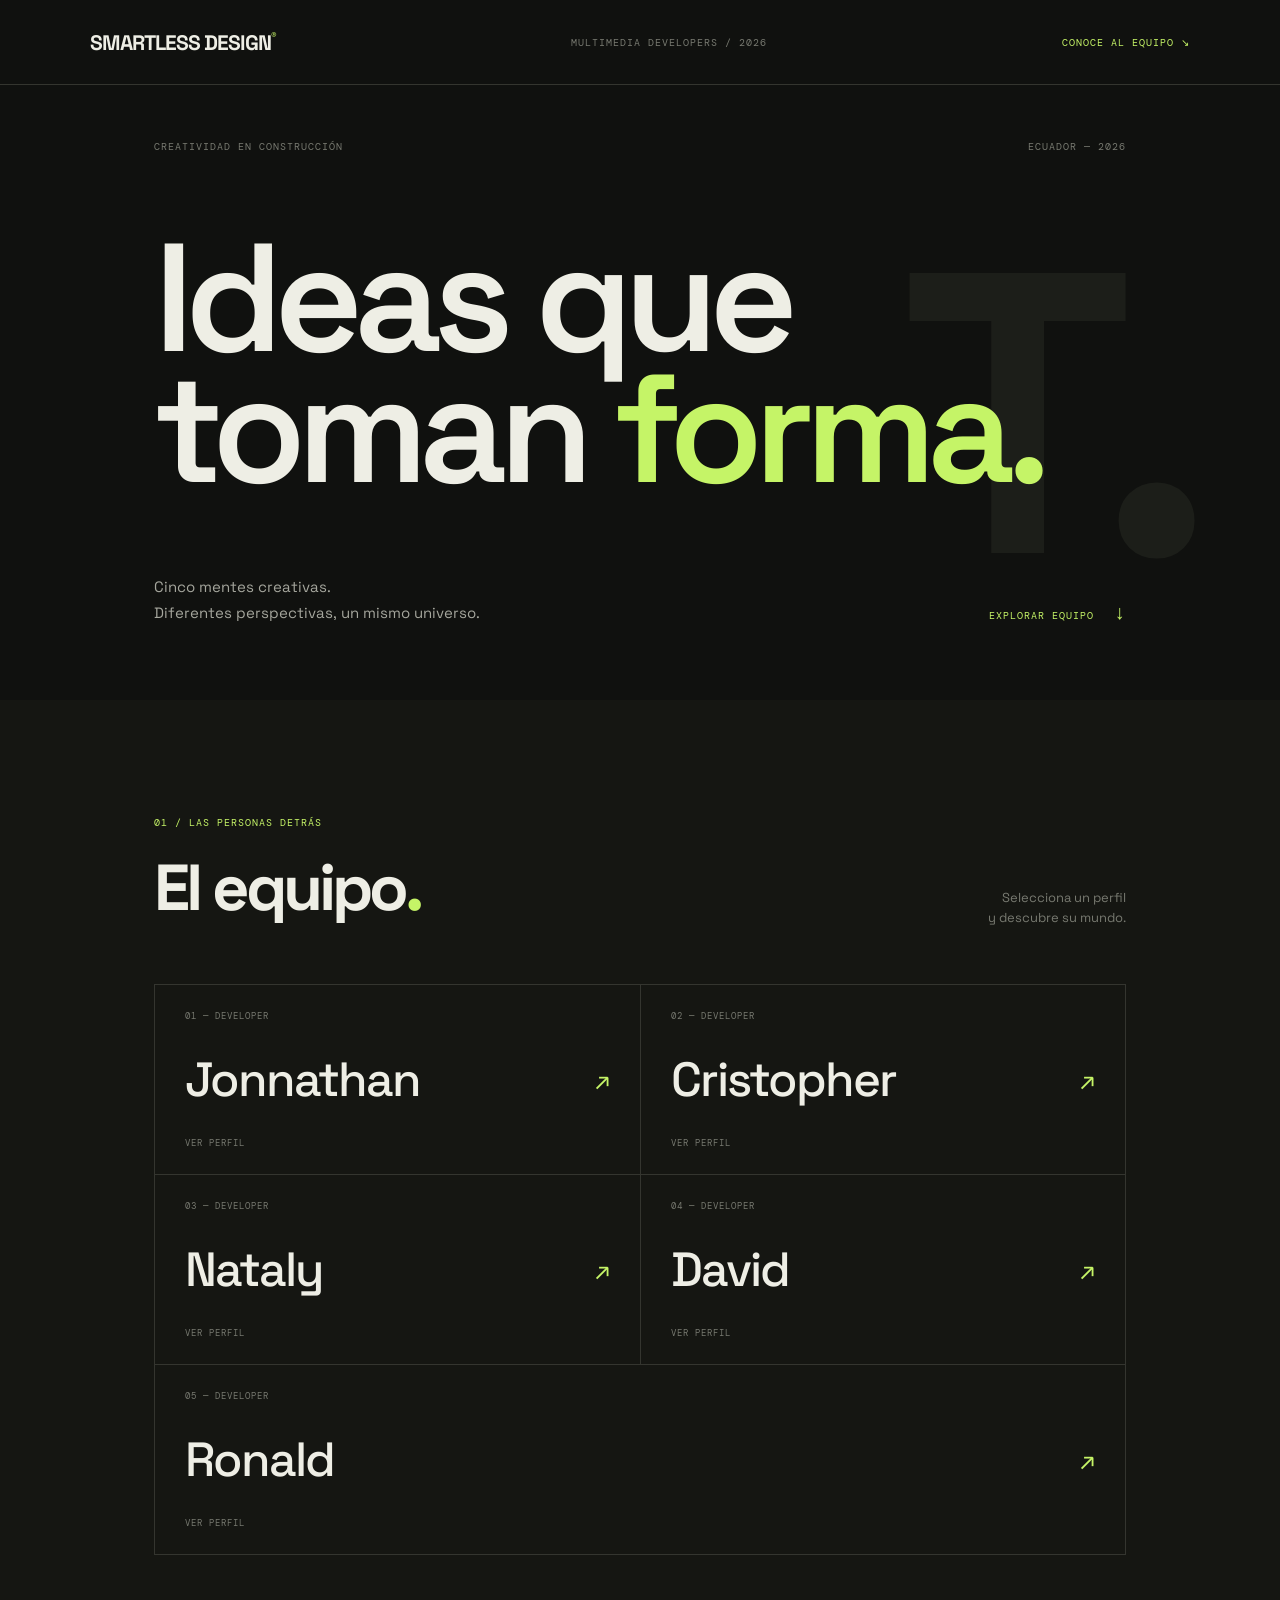
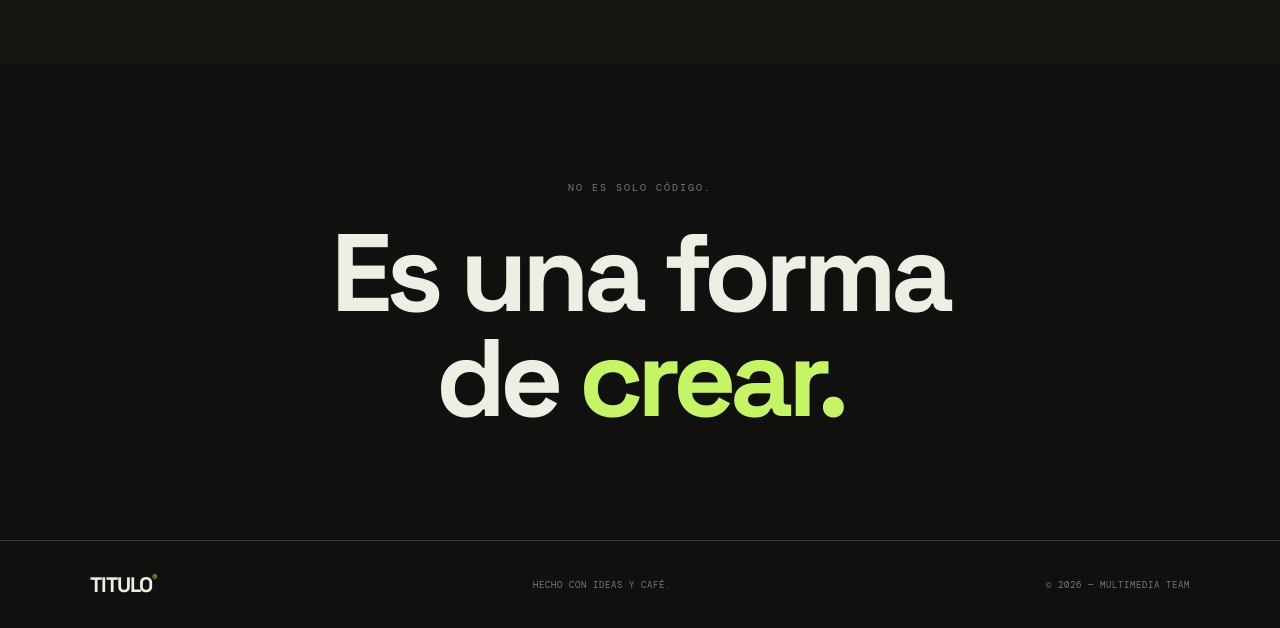
==== index.html @ c46959d6 "Update index.html" ====
<!DOCTYPE html>
<html lang="es">
<head>
    <meta charset="UTF-8">
    <meta name="viewport" content="width=device-width, initial-scale=1.0">
    <title>Smartless Design — Multimedia Developers</title>
    <link rel="stylesheet" href="style.css">
    <link rel="preconnect" href="https://fonts.googleapis.com">
    <link rel="preconnect" href="https://fonts.gstatic.com" crossorigin>
    <link href="https://fonts.googleapis.com/css2?family=DM+Mono:wght@400;500&family=Space+Grotesk:wght@400;500;600;700&display=swap" rel="stylesheet">
</head>
<body>

    <header class="navbar">
        <a href="#" class="logo">SMARTLESS DESIGN<span>®</span></a>
        <span class="nav-label">MULTIMEDIA DEVELOPERS / 2026</span>
        <a href="#team" class="nav-link">CONOCE AL EQUIPO ↘</a>
    </header>

    <main>

        <section class="hero">
            <div class="hero-top">
                <span>CREATIVIDAD EN CONSTRUCCIÓN</span>
                <span>ECUADOR — 2026</span>
            </div>

            <h1>
                Ideas que<br>
                toman <span>forma.</span>
            </h1>

            <div class="hero-bottom">
                <p>
                    Cinco mentes creativas.<br>
                    Diferentes perspectivas, un mismo universo.
                </p>
                <a href="#team" class="explore">
                    EXPLORAR EQUIPO <span>↓</span>
                </a>
            </div>

            <div class="hero-decoration">T.</div>
        </section>

        <section class="team" id="team">

            <div class="section-heading">
                <div>
                    <span class="eyebrow">01 / LAS PERSONAS DETRÁS</span>
                    <h2>El equipo<span>.</span></h2>
                </div>
                <p>Selecciona un perfil<br>y descubre su mundo.</p>
            </div>

            <div class="team-grid">

                <a href="jonna/index.html" class="member">
                    <span class="member-number">01 — DEVELOPER</span>
                    <div class="member-content">
                        <h3>Jonnathan</h3>
                        <span class="member-arrow">↗</span>
                    </div>
                    <span class="member-footer">VER PERFIL</span>
                </a>

                <a href="cris/index.html" class="member">
                    <span class="member-number">02 — DEVELOPER</span>
                    <div class="member-content">
                        <h3>Cristopher</h3>
                        <span class="member-arrow">↗</span>
                    </div>
                    <span class="member-footer">VER PERFIL</span>
                </a>

                <a href="nata/index.html" class="member">
                    <span class="member-number">03 — DEVELOPER</span>
                    <div class="member-content">
                        <h3>Nataly</h3>
                        <span class="member-arrow">↗</span>
                    </div>
                    <span class="member-footer">VER PERFIL</span>
                </a>

                <a href="david/index.html" class="member">
                    <span class="member-number">04 — DEVELOPER</span>
                    <div class="member-content">
                        <h3>David</h3>
                        <span class="member-arrow">↗</span>
                    </div>
                    <span class="member-footer">VER PERFIL</span>
                </a>

                <a href="ronald/index.html" class="member">
                    <span class="member-number">05 — DEVELOPER</span>
                    <div class="member-content">
                        <h3>Ronald</h3>
                        <span class="member-arrow">↗</span>
                    </div>
                    <span class="member-footer">VER PERFIL</span>
                </a>

            </div>
        </section>

        <section class="closing">
            <span>NO ES SOLO CÓDIGO.</span>
            <h2>Es una forma<br>de <span>crear.</span></h2>
        </section>

    </main>

    <footer>
        <a href="#" class="logo">TITULO<span>®</span></a>
        <span>HECHO CON IDEAS Y CAFÉ.</span>
        <span>© 2026 — MULTIMEDIA TEAM</span>
    </footer>

    <script src="script.js"></script>
</body>
</html>
---- style.css ----
:root {
    --black: #10110f;
    --white: #eeeee5;
    --lime: #c5f467;
    --gray: #777970;
    --line: #34352f;
}

* {
    margin: 0;
    padding: 0;
    box-sizing: border-box;
}

html {
    scroll-behavior: smooth;
}

body {
    background: var(--black);
    color: var(--white);
    font-family: 'Space Grotesk', sans-serif;
}

/* NAVBAR */

.navbar {
    height: 85px;
    padding: 0 7%;
    display: flex;
    align-items: center;
    justify-content: space-between;
    border-bottom: 1px solid var(--line);
}

.logo {
    color: var(--white);
    text-decoration: none;
    font-size: 21px;
    font-weight: 700;
    letter-spacing: -1px;
}

.logo span {
    color: var(--lime);
    font-size: 11px;
    vertical-align: top;
}

.nav-label,
.nav-link,
.eyebrow,
.member-number,
.member-footer,
.hero-top,
.hero-bottom a,
footer > span {
    font-family: 'DM Mono', monospace;
    font-size: 10px;
    letter-spacing: 1px;
}

.nav-label {
    color: var(--gray);
}

.nav-link {
    text-decoration: none;
    color: var(--lime);
    transition: opacity .3s;
}

.nav-link:hover {
    opacity: .6;
}

/* HERO */

.hero {
    min-height: 610px;
    padding: 55px 12% 75px;
    position: relative;
    overflow: hidden;
    display: flex;
    flex-direction: column;
    justify-content: space-between;
}

.hero-top {
    display: flex;
    justify-content: space-between;
    color: var(--gray);
}

.hero h1 {
    font-size: clamp(75px, 12vw, 155px);
    line-height: .85;
    letter-spacing: -9px;
    font-weight: 600;
    margin: 80px 0;
    z-index: 1;
}

.hero h1 span,
.closing h2 span {
    color: var(--lime);
}

.hero-bottom {
    display: flex;
    justify-content: space-between;
    align-items: end;
    z-index: 1;
}

.hero-bottom p {
    color: #a5a69d;
    font-size: 15px;
    line-height: 1.7;
}

.explore {
    color: var(--lime);
    text-decoration: none;
    font-size: 11px;
}

.explore span {
    font-size: 20px;
    margin-left: 12px;
}

.hero-decoration {
    position: absolute;
    right: 5%;
    top: 12%;
    color: #1c1e19;
    font-size: 400px;
    font-weight: 700;
    pointer-events: none;
}

/* TEAM */

.team {
    padding: 110px 12%;
    background: #151612;
}

.section-heading {
    display: flex;
    justify-content: space-between;
    align-items: end;
    margin-bottom: 55px;
}

.eyebrow {
    color: var(--lime);
}

.section-heading h2 {
    font-size: 65px;
    letter-spacing: -4px;
    margin-top: 15px;
}

.section-heading h2 span {
    color: var(--lime);
}

.section-heading p {
    color: var(--gray);
    font-size: 13px;
    line-height: 1.6;
    text-align: right;
}

/* MEMBER CARDS */

.team-grid {
    display: grid;
    grid-template-columns: repeat(2, 1fr);
    border-top: 1px solid var(--line);
    border-left: 1px solid var(--line);
}

.member {
    min-height: 190px;
    padding: 25px 30px;
    border-right: 1px solid var(--line);
    border-bottom: 1px solid var(--line);
    text-decoration: none;
    color: var(--white);
    display: flex;
    flex-direction: column;
    justify-content: space-between;
    transition: background .35s, padding .35s;
}

.member:last-child {
    grid-column: span 2;
}

.member-number,
.member-footer {
    color: var(--gray);
    font-size: 9px;
}

.member-content {
    display: flex;
    align-items: center;
    justify-content: space-between;
}

.member h3 {
    font-size: clamp(30px, 4vw, 48px);
    font-weight: 500;
    letter-spacing: -2px;
    transition: color .3s;
}

.member-arrow {
    font-size: 25px;
    color: var(--lime);
    transition: transform .3s;
}

.member:hover {
    background: #20231b;
    padding-left: 38px;
}

.member:hover h3 {
    color: var(--lime);
}

.member:hover .member-arrow {
    transform: translate(5px, -5px);
}

/* CLOSING */

.closing {
    padding: 110px 12%;
    text-align: center;
}

.closing > span {
    color: var(--gray);
    font-family: 'DM Mono', monospace;
    font-size: 10px;
    letter-spacing: 2px;
}

.closing h2 {
    margin-top: 25px;
    font-size: clamp(60px, 9vw, 110px);
    letter-spacing: -6px;
    line-height: .95;
}

/* FOOTER */

footer {
    padding: 30px 7%;
    border-top: 1px solid var(--line);
    display: flex;
    justify-content: space-between;
    align-items: center;
}

footer > span {
    color: var(--gray);
    font-size: 9px;
}

/* ANIMATIONS */

.reveal {
    opacity: 0;
    transform: translateY(25px);
    transition: opacity .7s ease, transform .7s ease;
}

.reveal.visible {
    opacity: 1;
    transform: translateY(0);
}

/* RESPONSIVE */

@media (max-width: 700px) {

    .navbar {
        height: 70px;
        padding: 0 6%;
    }

    .nav-label {
        display: none;
    }

    .hero {
        min-height: 540px;
        padding: 45px 7%;
    }

    .hero h1 {
        font-size: clamp(65px, 16vw, 105px);
        letter-spacing: -5px;
    }

    .hero-decoration {
        font-size: 250px;
        top: 20%;
    }

    .hero-bottom {
        align-items: start;
        gap: 25px;
        flex-direction: column;
    }

    .team {
        padding: 80px 7%;
    }

    .section-heading h2 {
        font-size: 50px;
    }

    .team-grid {
        grid-template-columns: 1fr;
    }

    .member:last-child {
        grid-column: auto;
    }

    .member {
        min-height: 165px;
    }

    .closing {
        padding: 90px 5%;
    }

    .closing h2 {
        letter-spacing: -3px;
    }

    footer {
        padding: 25px 6%;
        flex-wrap: wrap;
        gap: 20px;
    }

    footer > span {
        font-size: 8px;
    }
}
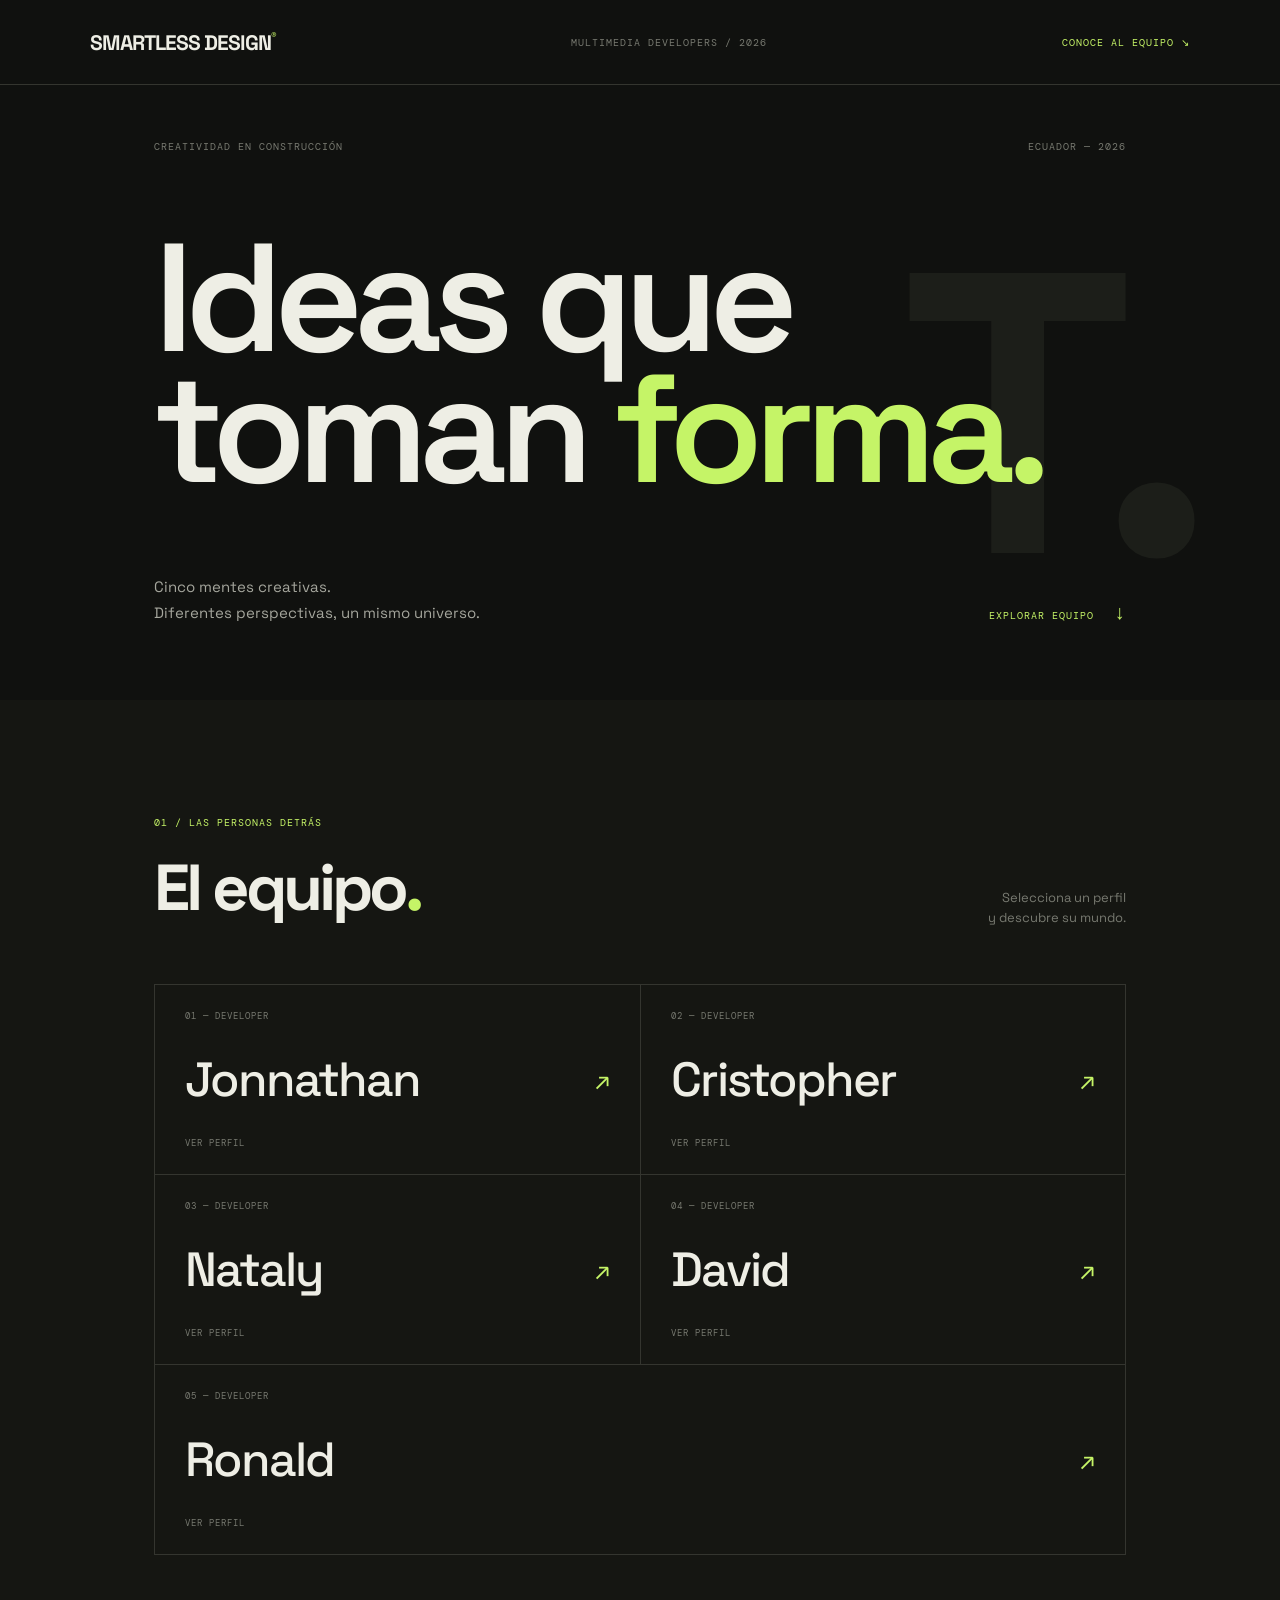
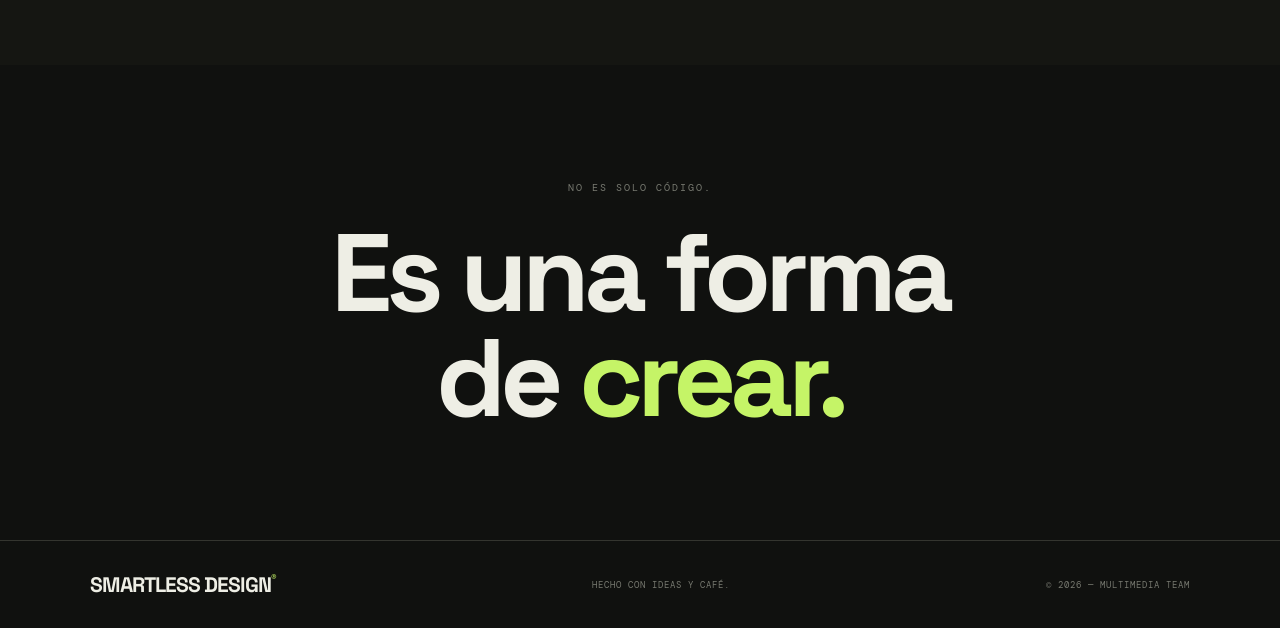
==== commit 30073f84: "Update index.html" ====
--- a/index.html
+++ b/index.html
@@ -112,7 +112,7 @@
     </main>
 
     <footer>
-        <a href="#" class="logo">TITULO<span>®</span></a>
+        <a href="#" class="logo">SMARTLESS DESIGN<span>®</span></a>
         <span>HECHO CON IDEAS Y CAFÉ.</span>
         <span>© 2026 — MULTIMEDIA TEAM</span>
     </footer>
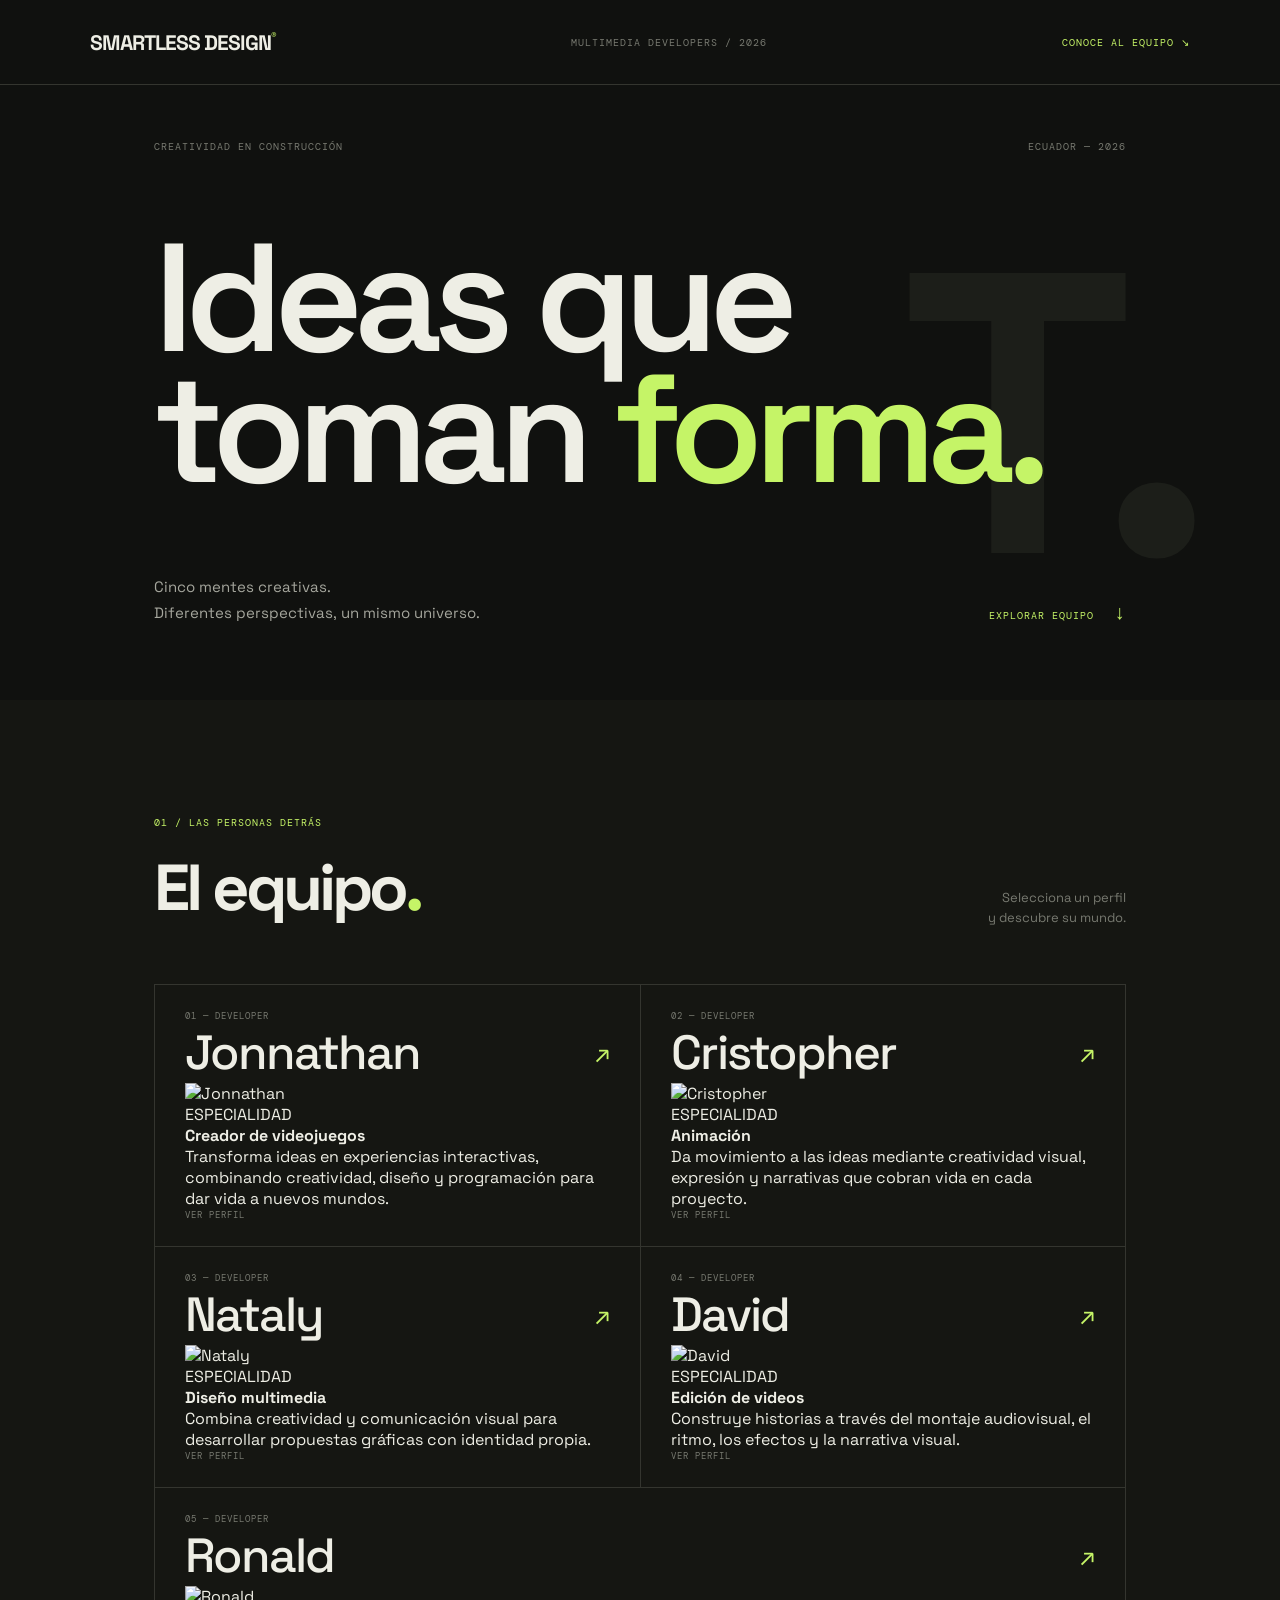
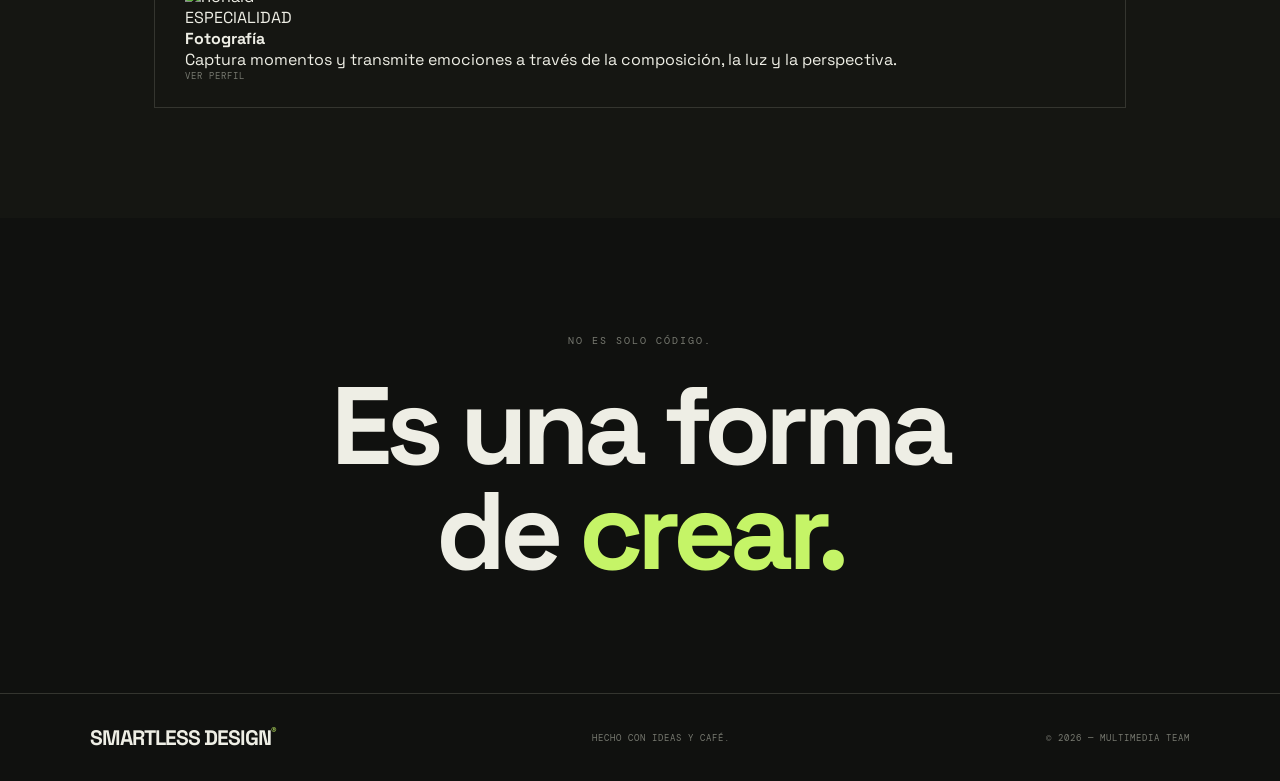
==== commit f0f41149: "Update index.html" ====
--- a/index.html
+++ b/index.html
@@ -56,48 +56,113 @@
 
             <div class="team-grid">
 
+                <!-- JONNATHAN -->
+
                 <a href="jonna/index.html" class="member">
                     <span class="member-number">01 — DEVELOPER</span>
+
                     <div class="member-content">
                         <h3>Jonnathan</h3>
                         <span class="member-arrow">↗</span>
                     </div>
+
+                    <div class="member-details">
+                        <img src="assets/jonnathan.jpg" alt="Jonnathan">
+                        <div>
+                            <span class="specialty-label">ESPECIALIDAD</span>
+                            <h4>Creador de videojuegos</h4>
+                            <p>Transforma ideas en experiencias interactivas, combinando creatividad, diseño y programación para dar vida a nuevos mundos.</p>
+                        </div>
+                    </div>
+
                     <span class="member-footer">VER PERFIL</span>
                 </a>
 
+                <!-- CRISTOPHER -->
+
                 <a href="cris/index.html" class="member">
                     <span class="member-number">02 — DEVELOPER</span>
+
                     <div class="member-content">
                         <h3>Cristopher</h3>
                         <span class="member-arrow">↗</span>
                     </div>
+
+                    <div class="member-details">
+                        <img src="assets/cristopher.jpg" alt="Cristopher">
+                        <div>
+                            <span class="specialty-label">ESPECIALIDAD</span>
+                            <h4>Animación</h4>
+                            <p>Da movimiento a las ideas mediante creatividad visual, expresión y narrativas que cobran vida en cada proyecto.</p>
+                        </div>
+                    </div>
+
                     <span class="member-footer">VER PERFIL</span>
                 </a>
 
+                <!-- NATALY -->
+
                 <a href="nata/index.html" class="member">
                     <span class="member-number">03 — DEVELOPER</span>
+
                     <div class="member-content">
                         <h3>Nataly</h3>
                         <span class="member-arrow">↗</span>
                     </div>
+
+                    <div class="member-details">
+                        <img src="assets/nataly.jpg" alt="Nataly">
+                        <div>
+                            <span class="specialty-label">ESPECIALIDAD</span>
+                            <h4>Diseño multimedia</h4>
+                            <p>Combina creatividad y comunicación visual para desarrollar propuestas gráficas con identidad propia.</p>
+                        </div>
+                    </div>
+
                     <span class="member-footer">VER PERFIL</span>
                 </a>
 
+                <!-- DAVID -->
+
                 <a href="david/index.html" class="member">
                     <span class="member-number">04 — DEVELOPER</span>
+
                     <div class="member-content">
                         <h3>David</h3>
                         <span class="member-arrow">↗</span>
                     </div>
+
+                    <div class="member-details">
+                        <img src="assets/david.jpg" alt="David">
+                        <div>
+                            <span class="specialty-label">ESPECIALIDAD</span>
+                            <h4>Edición de videos</h4>
+                            <p>Construye historias a través del montaje audiovisual, el ritmo, los efectos y la narrativa visual.</p>
+                        </div>
+                    </div>
+
                     <span class="member-footer">VER PERFIL</span>
                 </a>
 
+                <!-- RONALD -->
+
                 <a href="ronald/index.html" class="member">
                     <span class="member-number">05 — DEVELOPER</span>
+
                     <div class="member-content">
                         <h3>Ronald</h3>
                         <span class="member-arrow">↗</span>
                     </div>
+
+                    <div class="member-details">
+                        <img src="assets/ronald.jpg" alt="Ronald">
+                        <div>
+                            <span class="specialty-label">ESPECIALIDAD</span>
+                            <h4>Fotografía</h4>
+                            <p>Captura momentos y transmite emociones a través de la composición, la luz y la perspectiva.</p>
+                        </div>
+                    </div>
+
                     <span class="member-footer">VER PERFIL</span>
                 </a>
 
@@ -120,4 +185,3 @@
     <script src="script.js"></script>
 </body>
 </html>
-
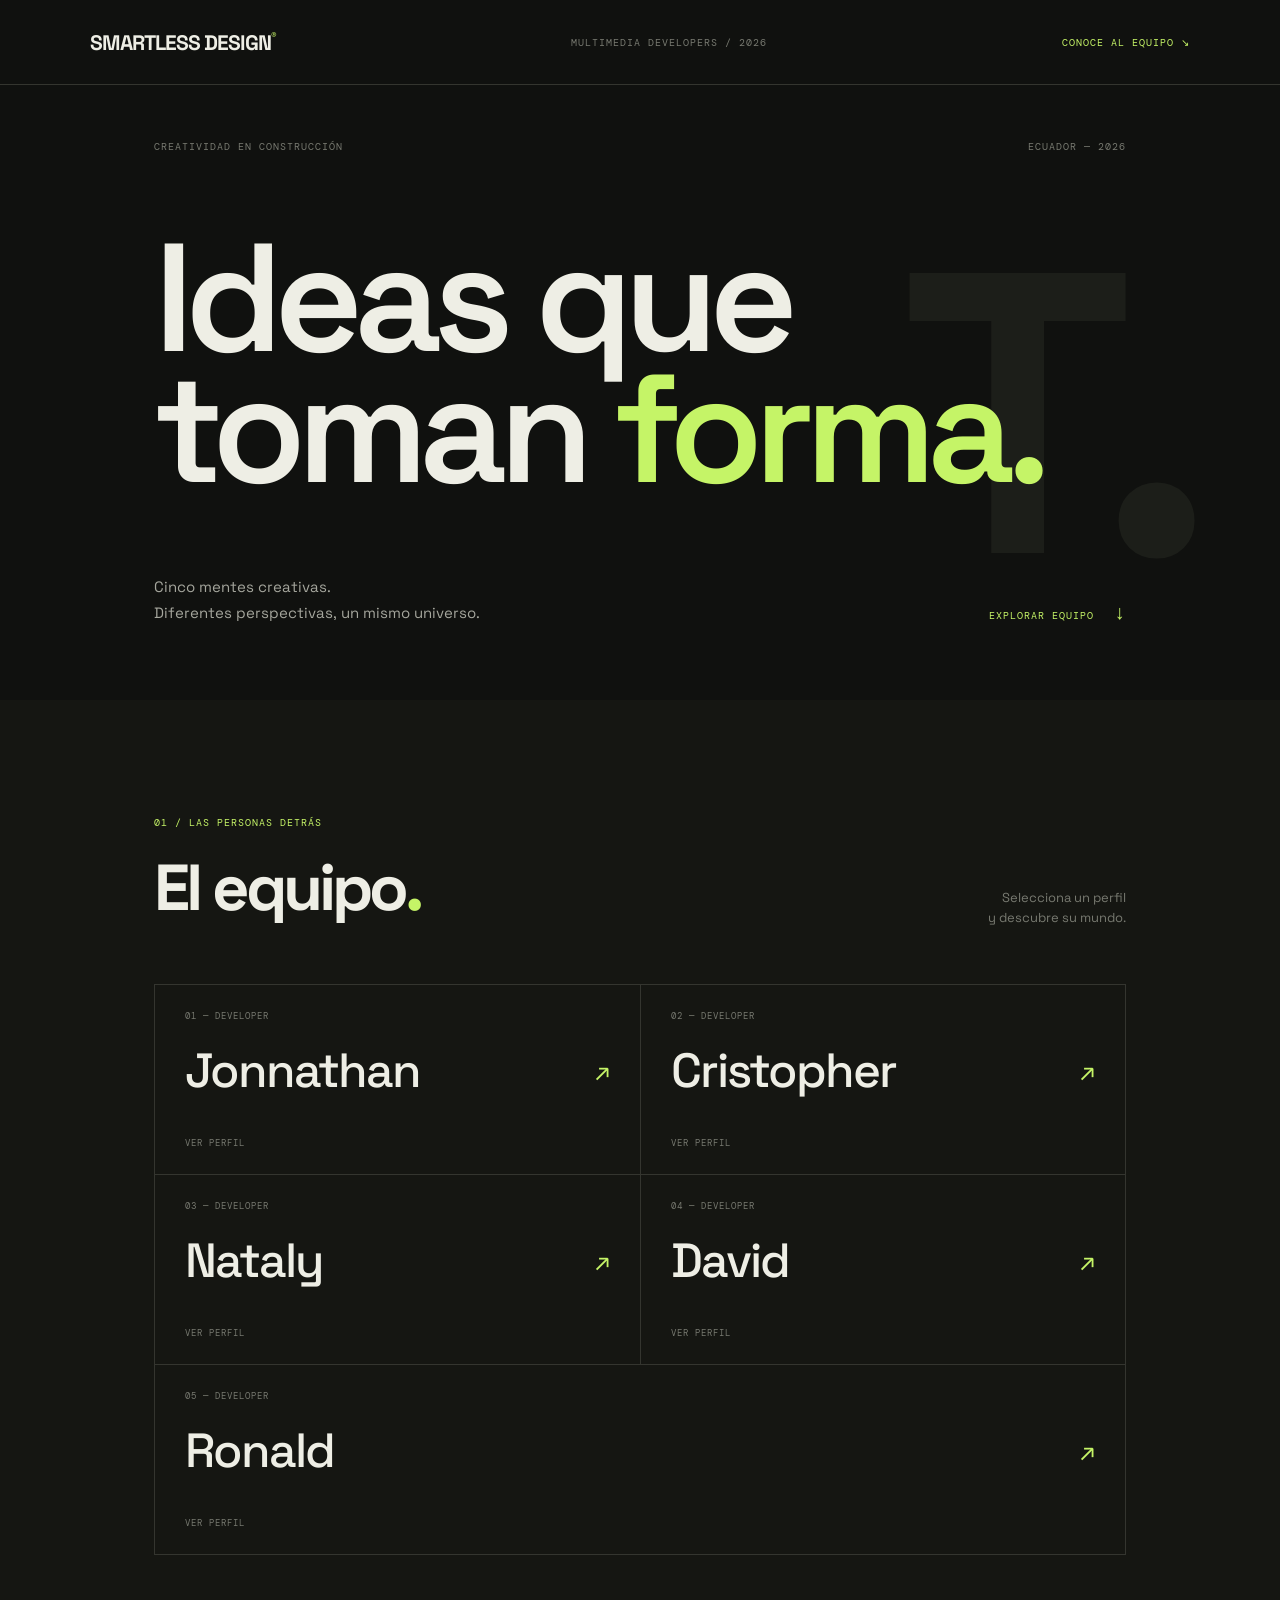
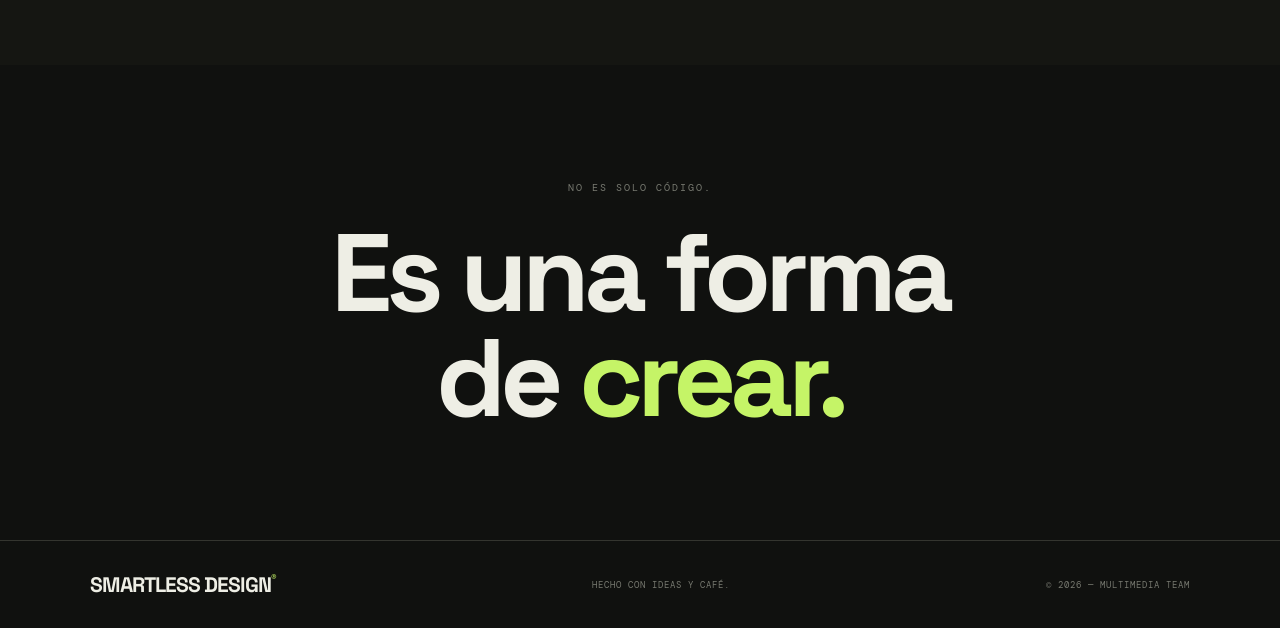
==== commit 4bec1d9d: "Update index.html" ====
--- a/index.html
+++ b/index.html
@@ -1,4 +1,3 @@
-
 <!DOCTYPE html>
 <html lang="es">
 <head>
@@ -67,7 +66,7 @@
                     </div>
 
                     <div class="member-details">
-                        <img src="assets/jonnathan.jpg" alt="Jonnathan">
+                        <img src="assets/jonnathan.jpeg" alt="Jonnathan">
                         <div>
                             <span class="specialty-label">ESPECIALIDAD</span>
                             <h4>Creador de videojuegos</h4>
@@ -89,7 +88,7 @@
                     </div>
 
                     <div class="member-details">
-                        <img src="assets/cristopher.jpg" alt="Cristopher">
+                        <img src="assets/cristopher.jpeg" alt="Cristopher">
                         <div>
                             <span class="specialty-label">ESPECIALIDAD</span>
                             <h4>Animación</h4>
@@ -111,7 +110,7 @@
                     </div>
 
                     <div class="member-details">
-                        <img src="assets/nataly.jpg" alt="Nataly">
+                        <img src="assets/nataly.jpeg" alt="Nataly">
                         <div>
                             <span class="specialty-label">ESPECIALIDAD</span>
                             <h4>Diseño multimedia</h4>
@@ -133,7 +132,7 @@
                     </div>
 
                     <div class="member-details">
-                        <img src="assets/david.jpg" alt="David">
+                        <img src="assets/david.jpeg" alt="David">
                         <div>
                             <span class="specialty-label">ESPECIALIDAD</span>
                             <h4>Edición de videos</h4>
@@ -155,7 +154,7 @@
                     </div>
 
                     <div class="member-details">
-                        <img src="assets/ronald.jpg" alt="Ronald">
+                        <img src="assets/ronald.jpeg" alt="Ronald">
                         <div>
                             <span class="specialty-label">ESPECIALIDAD</span>
                             <h4>Fotografía</h4>
--- a/style.css
+++ b/style.css
@@ -196,6 +196,10 @@
     flex-direction: column;
     justify-content: space-between;
     transition: background .35s, padding .35s;
+
+    /* NUEVOS ESTILOS */
+    overflow: hidden;
+    position: relative;
 }
 
 .member:last-child {
@@ -240,6 +244,69 @@
     transform: translate(5px, -5px);
 }
 
+/* MENU DESPLEGABLE DE ESPECIALIDADES */
+
+.member-details {
+    display: grid;
+    grid-template-columns: 110px 1fr;
+    align-items: center;
+    gap: 20px;
+
+    max-height: 0;
+    opacity: 0;
+    overflow: hidden;
+
+    transform: translateY(15px);
+
+    transition:
+        max-height .5s ease,
+        opacity .4s ease,
+        transform .5s ease,
+        margin .5s ease;
+}
+
+.member-details img {
+    width: 110px;
+    height: 110px;
+    object-fit: cover;
+    filter: grayscale(100%);
+    transition: filter .4s ease;
+}
+
+.member:hover .member-details,
+.member:focus-visible .member-details,
+.member.active .member-details {
+    max-height: 200px;
+    opacity: 1;
+    transform: translateY(0);
+    margin: 20px 0;
+}
+
+.member:hover .member-details img,
+.member.active .member-details img {
+    filter: grayscale(0%);
+}
+
+.specialty-label {
+    color: var(--lime);
+    font-family: 'DM Mono', monospace;
+    font-size: 9px;
+    letter-spacing: 2px;
+}
+
+.member-details h4 {
+    font-size: 20px;
+    font-weight: 500;
+    margin: 7px 0;
+}
+
+.member-details p {
+    color: #a5a69d;
+    font-size: 11px;
+    line-height: 1.6;
+    max-width: 350px;
+}
+
 /* CLOSING */
 
 .closing {
@@ -343,6 +410,30 @@
         min-height: 165px;
     }
 
+    .member-details {
+        grid-template-columns: 85px 1fr;
+        gap: 15px;
+    }
+
+    .member-details img {
+        width: 85px;
+        height: 85px;
+    }
+
+    .member-details h4 {
+        font-size: 17px;
+    }
+
+    .member-details p {
+        font-size: 10px;
+    }
+
+    .member:hover .member-details,
+    .member:focus-visible .member-details,
+    .member.active .member-details {
+        max-height: 250px;
+    }
+
     .closing {
         padding: 90px 5%;
     }
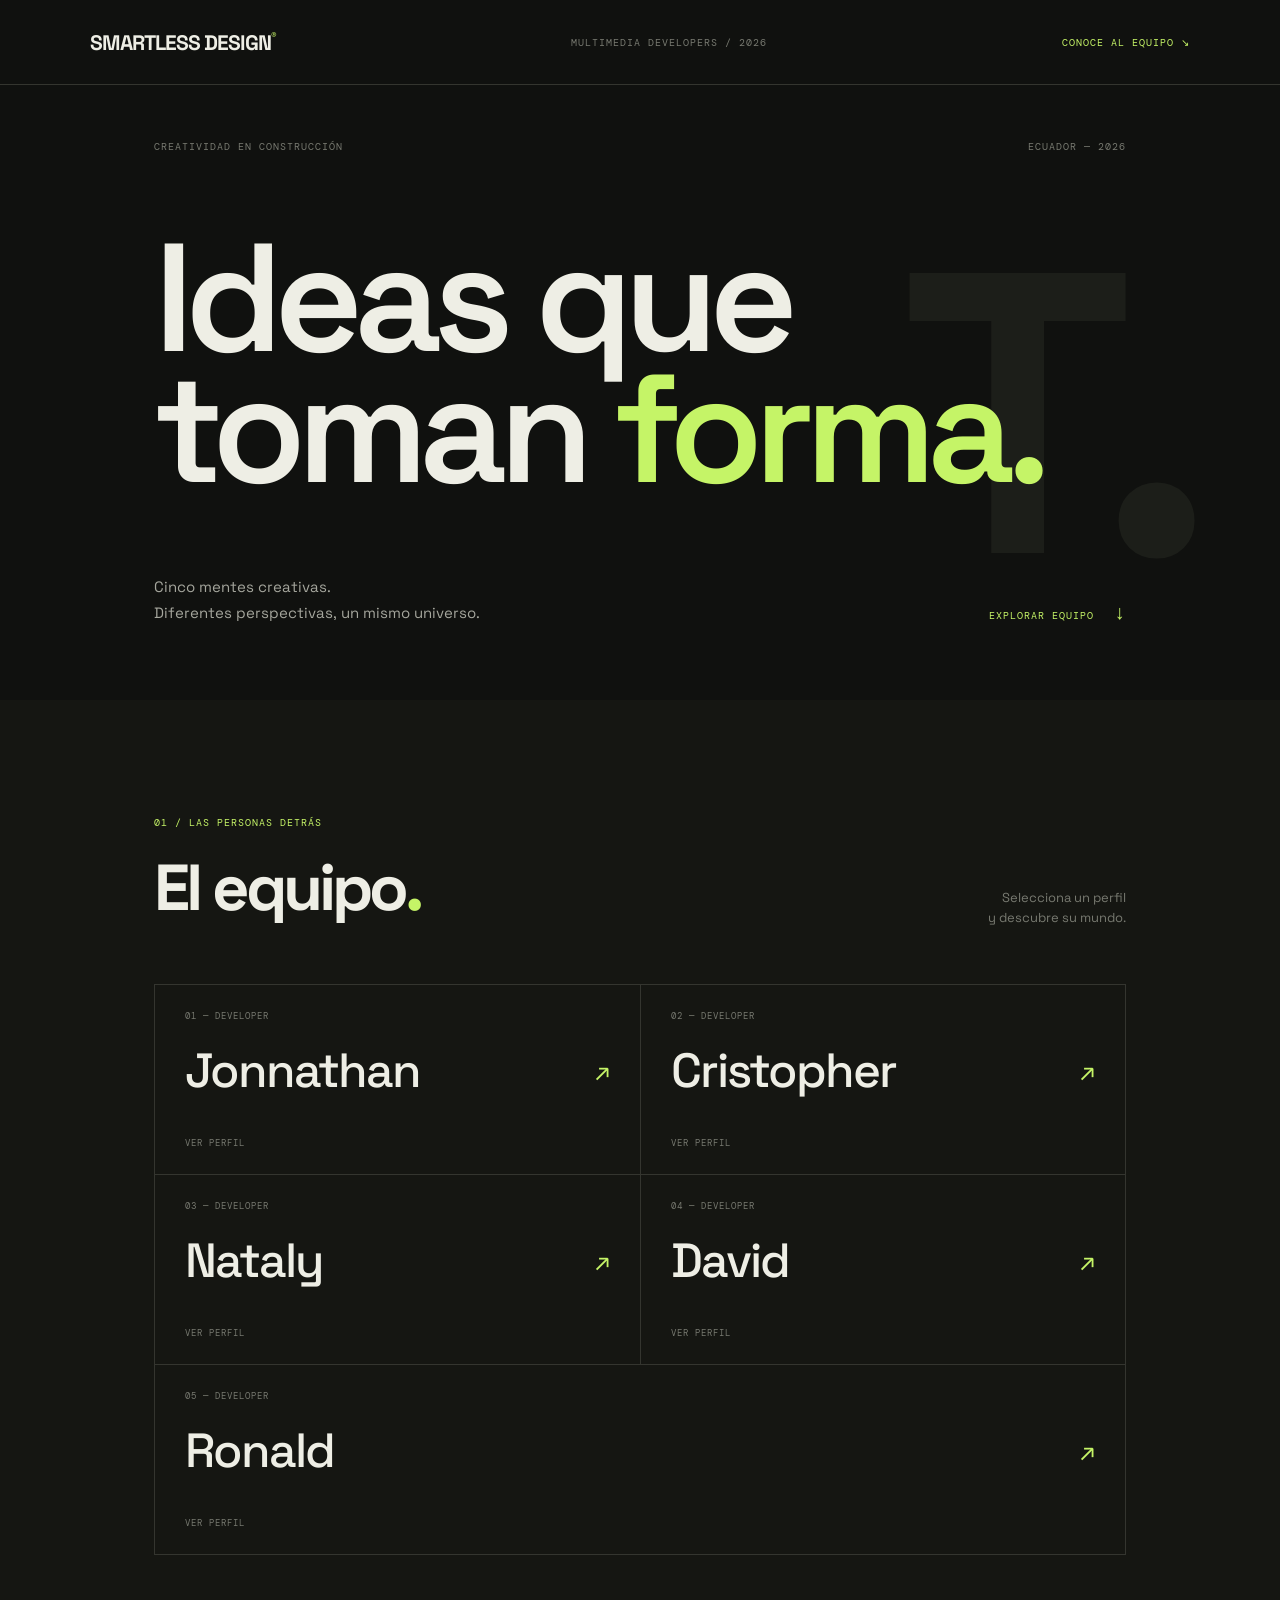
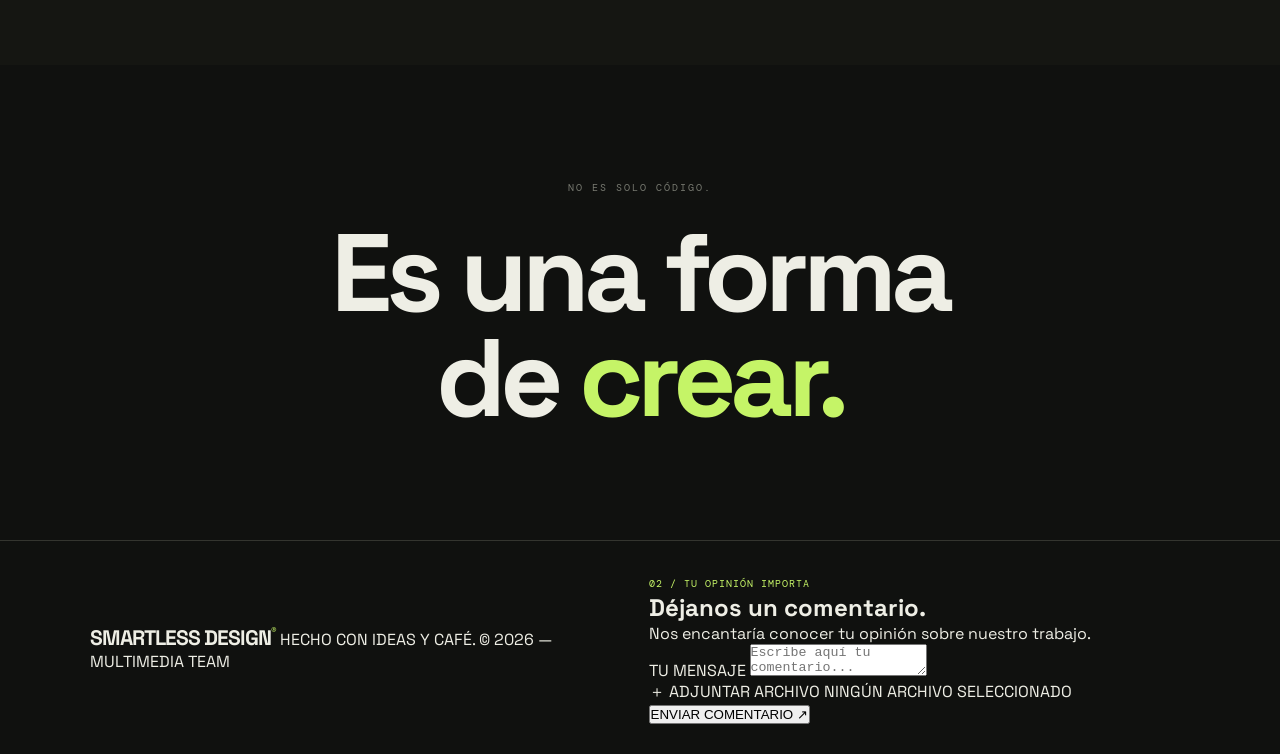
==== commit 1528672a: "Update index.html" ====
--- a/index.html
+++ b/index.html
@@ -175,11 +175,62 @@
 
     </main>
 
-    <footer>
+
+<footer>
+
+    <div class="footer-top">
         <a href="#" class="logo">SMARTLESS DESIGN<span>®</span></a>
         <span>HECHO CON IDEAS Y CAFÉ.</span>
         <span>© 2026 — MULTIMEDIA TEAM</span>
-    </footer>
+    </div>
+
+    <div class="footer-feedback">
+
+        <div class="feedback-heading">
+            <span class="eyebrow">02 / TU OPINIÓN IMPORTA</span>
+            <h2>Déjanos un <span>comentario.</span></h2>
+            <p>Nos encantaría conocer tu opinión sobre nuestro trabajo.</p>
+        </div>
+
+        <form class="feedback-form" id="feedbackForm">
+
+            <label for="comment">TU MENSAJE</label>
+
+            <textarea
+                id="comment"
+                name="comment"
+                placeholder="Escribe aquí tu comentario..."
+                required
+            ></textarea>
+
+            <div class="feedback-bottom">
+
+                <label for="fileUpload" class="upload-button">
+                    <span>＋</span> ADJUNTAR ARCHIVO
+                </label>
+
+                <input
+                    type="file"
+                    id="fileUpload"
+                    name="attachment"
+                    accept="image/*,.pdf"
+                    hidden
+                >
+
+                <span id="fileName">NINGÚN ARCHIVO SELECCIONADO</span>
+
+                <button type="submit" class="send-button">
+                    ENVIAR COMENTARIO ↗
+                </button>
+
+            </div>
+
+        </form>
+
+    </div>
+
+</footer>
+
 
     <script src="script.js"></script>
 </body>
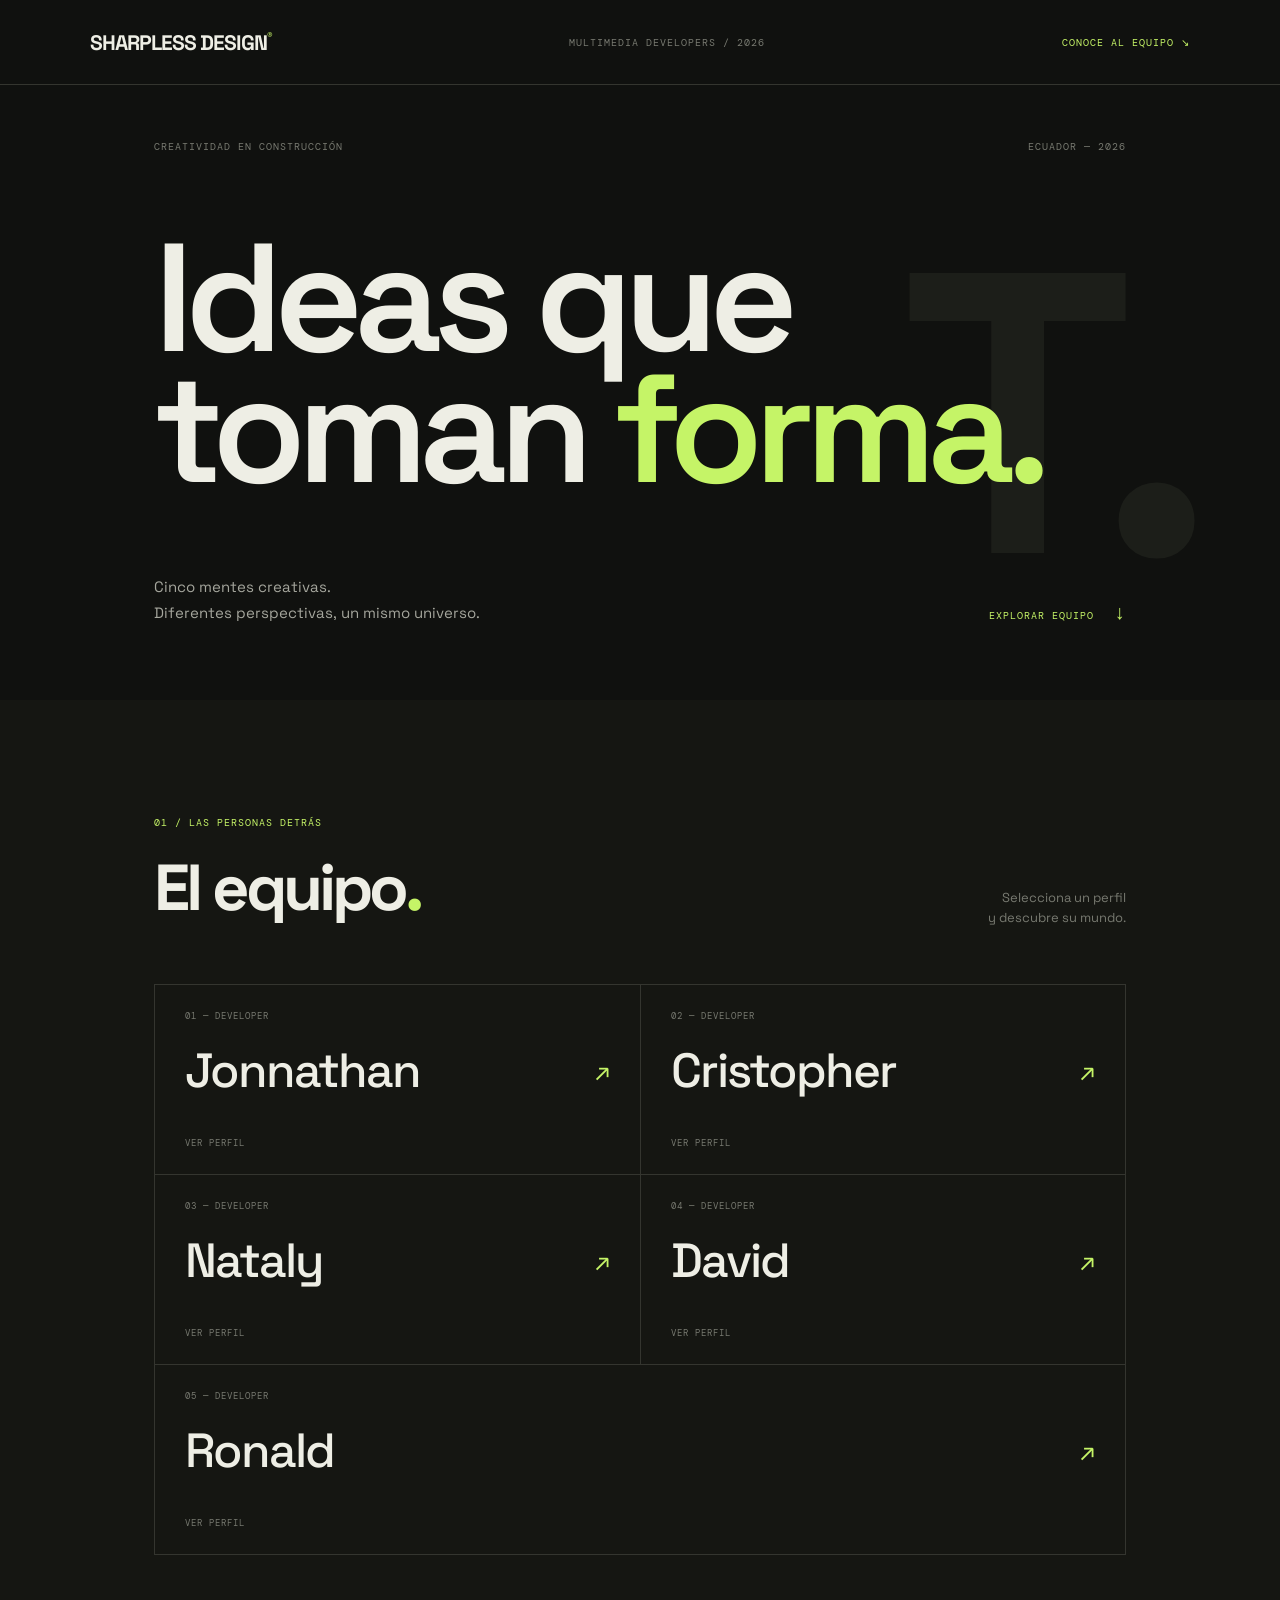
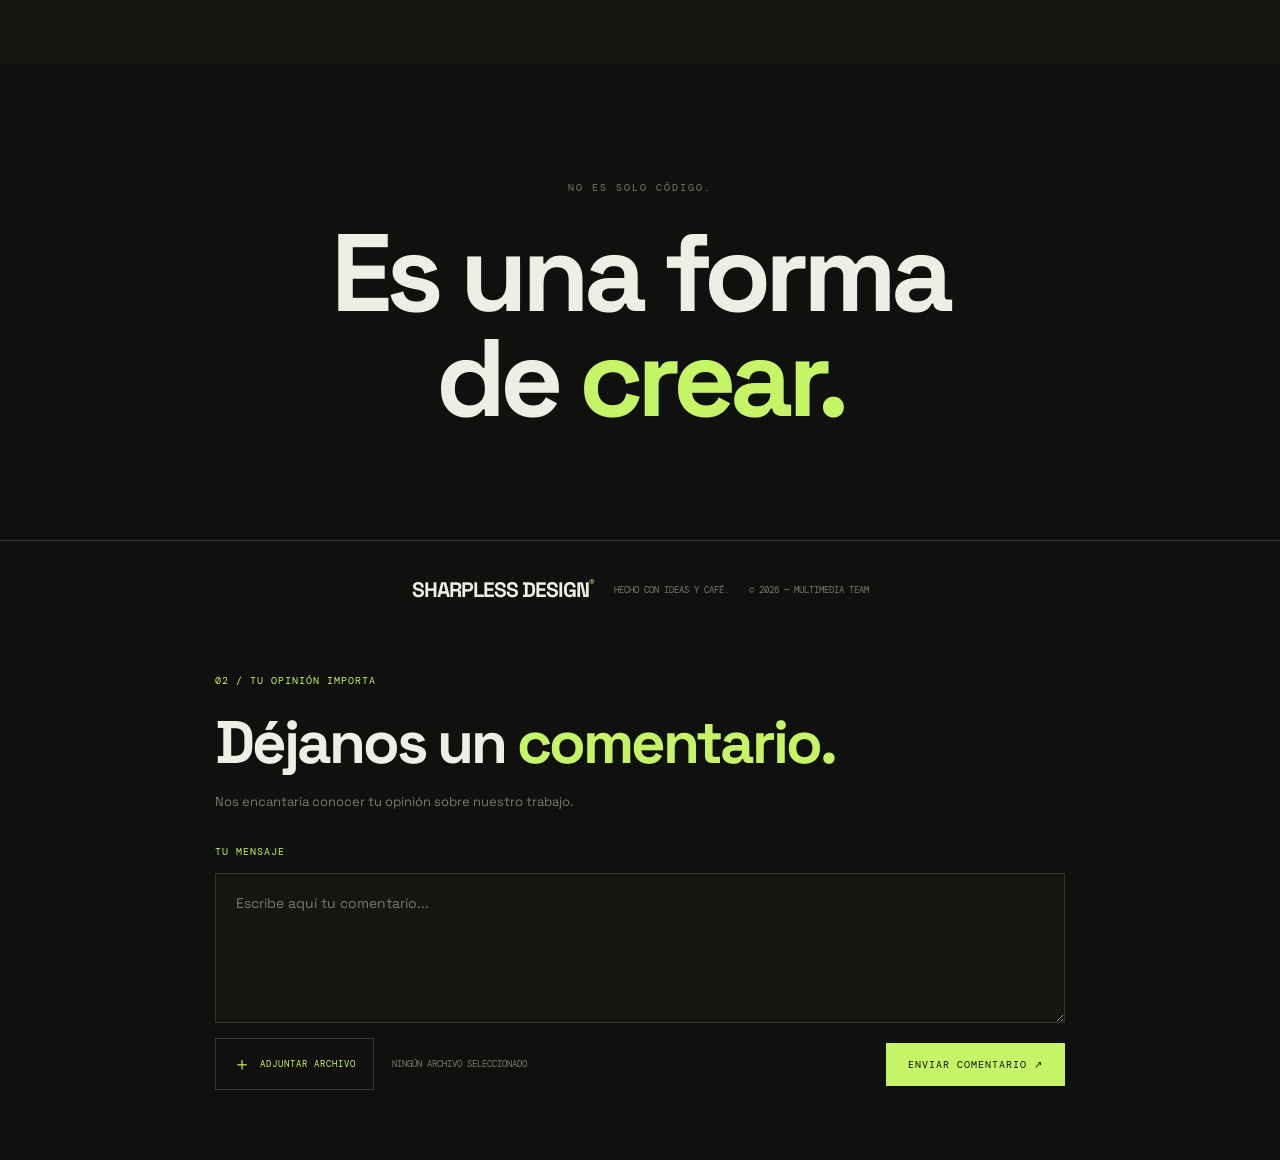
==== commit 73d0cbb0: "Update index.html" ====
--- a/index.html
+++ b/index.html
@@ -3,7 +3,7 @@
 <head>
     <meta charset="UTF-8">
     <meta name="viewport" content="width=device-width, initial-scale=1.0">
-    <title>Smartless Design — Multimedia Developers</title>
+    <title>Sharpless Design — Multimedia Developers</title>
     <link rel="stylesheet" href="style.css">
     <link rel="preconnect" href="https://fonts.googleapis.com">
     <link rel="preconnect" href="https://fonts.gstatic.com" crossorigin>
@@ -12,7 +12,7 @@
 <body>
 
     <header class="navbar">
-        <a href="#" class="logo">SMARTLESS DESIGN<span>®</span></a>
+        <a href="#" class="logo">SHARPLESS DESIGN<span>®</span></a>
         <span class="nav-label">MULTIMEDIA DEVELOPERS / 2026</span>
         <a href="#team" class="nav-link">CONOCE AL EQUIPO ↘</a>
     </header>
@@ -179,7 +179,7 @@
 <footer>
 
     <div class="footer-top">
-        <a href="#" class="logo">SMARTLESS DESIGN<span>®</span></a>
+        <a href="#" class="logo">SHARPLESS DESIGN<span>®</span></a>
         <span>HECHO CON IDEAS Y CAFÉ.</span>
         <span>© 2026 — MULTIMEDIA TEAM</span>
     </div>
--- a/style.css
+++ b/style.css
@@ -452,3 +452,183 @@
         font-size: 8px;
     }
 }
+
+/* FOOTER ACTUALIZADO */
+
+footer {
+    padding: 35px 7%;
+    border-top: 1px solid var(--line);
+    display: flex;
+    flex-direction: column;
+    gap: 65px;
+}
+
+.footer-top {
+    display: flex;
+    justify-content: space-between;
+    align-items: center;
+    gap: 20px;
+}
+
+.footer-top > span {
+    color: var(--gray);
+    font-family: 'DM Mono', monospace;
+    font-size: 9px;
+}
+
+/* SECCION DE COMENTARIOS */
+
+.footer-feedback {
+    max-width: 850px;
+    width: 100%;
+    margin: 0 auto;
+    padding-bottom: 35px;
+}
+
+.feedback-heading {
+    margin-bottom: 35px;
+}
+
+.feedback-heading h2 {
+    font-size: clamp(35px, 5vw, 60px);
+    letter-spacing: -3px;
+    margin-top: 15px;
+}
+
+.feedback-heading h2 span {
+    color: var(--lime);
+}
+
+.feedback-heading p {
+    color: var(--gray);
+    font-size: 13px;
+    margin-top: 12px;
+}
+
+.feedback-form {
+    display: flex;
+    flex-direction: column;
+    gap: 15px;
+}
+
+.feedback-form > label {
+    font-family: 'DM Mono', monospace;
+    font-size: 10px;
+    letter-spacing: 1px;
+    color: var(--lime);
+}
+
+.feedback-form textarea {
+    width: 100%;
+    min-height: 150px;
+    resize: vertical;
+    padding: 20px;
+    background: #151612;
+    border: 1px solid var(--line);
+    outline: none;
+    color: var(--white);
+    font-family: 'Space Grotesk', sans-serif;
+    font-size: 14px;
+    transition: border .3s;
+}
+
+.feedback-form textarea:focus {
+    border-color: var(--lime);
+}
+
+.feedback-form textarea::placeholder {
+    color: #777970;
+}
+
+.feedback-bottom {
+    display: flex;
+    align-items: center;
+    flex-wrap: wrap;
+    gap: 18px;
+}
+
+.upload-button {
+    display: inline-flex;
+    align-items: center;
+    gap: 8px;
+    color: var(--lime);
+    border: 1px solid var(--line);
+    padding: 13px 17px;
+    font-family: 'DM Mono', monospace;
+    font-size: 9px;
+    letter-spacing: 1px;
+    cursor: pointer;
+    transition: background .3s, border .3s;
+}
+
+.upload-button span {
+    font-size: 18px;
+}
+
+.upload-button:hover {
+    background: #20231b;
+    border-color: var(--lime);
+}
+
+#fileName {
+    color: var(--gray);
+    font-family: 'DM Mono', monospace;
+    font-size: 9px;
+    flex: 1;
+    min-width: 120px;
+    overflow-wrap: anywhere;
+}
+
+.send-button {
+    background: var(--lime);
+    color: var(--black);
+    border: none;
+    padding: 15px 22px;
+    font-family: 'DM Mono', monospace;
+    font-size: 10px;
+    letter-spacing: 1px;
+    cursor: pointer;
+    transition: background .3s, transform .3s;
+}
+
+.send-button:hover {
+    background: var(--white);
+    transform: translateY(-3px);
+}
+
+/* RESPONSIVE FOOTER */
+
+@media (max-width: 700px) {
+
+    footer {
+        padding: 30px 6%;
+        gap: 45px;
+    }
+
+    .footer-top {
+        flex-direction: column;
+        align-items: flex-start;
+        gap: 18px;
+    }
+
+    .footer-feedback {
+        padding-bottom: 15px;
+    }
+
+    .feedback-heading h2 {
+        letter-spacing: -2px;
+    }
+
+    .feedback-bottom {
+        align-items: flex-start;
+        flex-direction: column;
+    }
+
+    .send-button {
+        width: 100%;
+    }
+
+    #fileName {
+        width: 100%;
+    }
+}
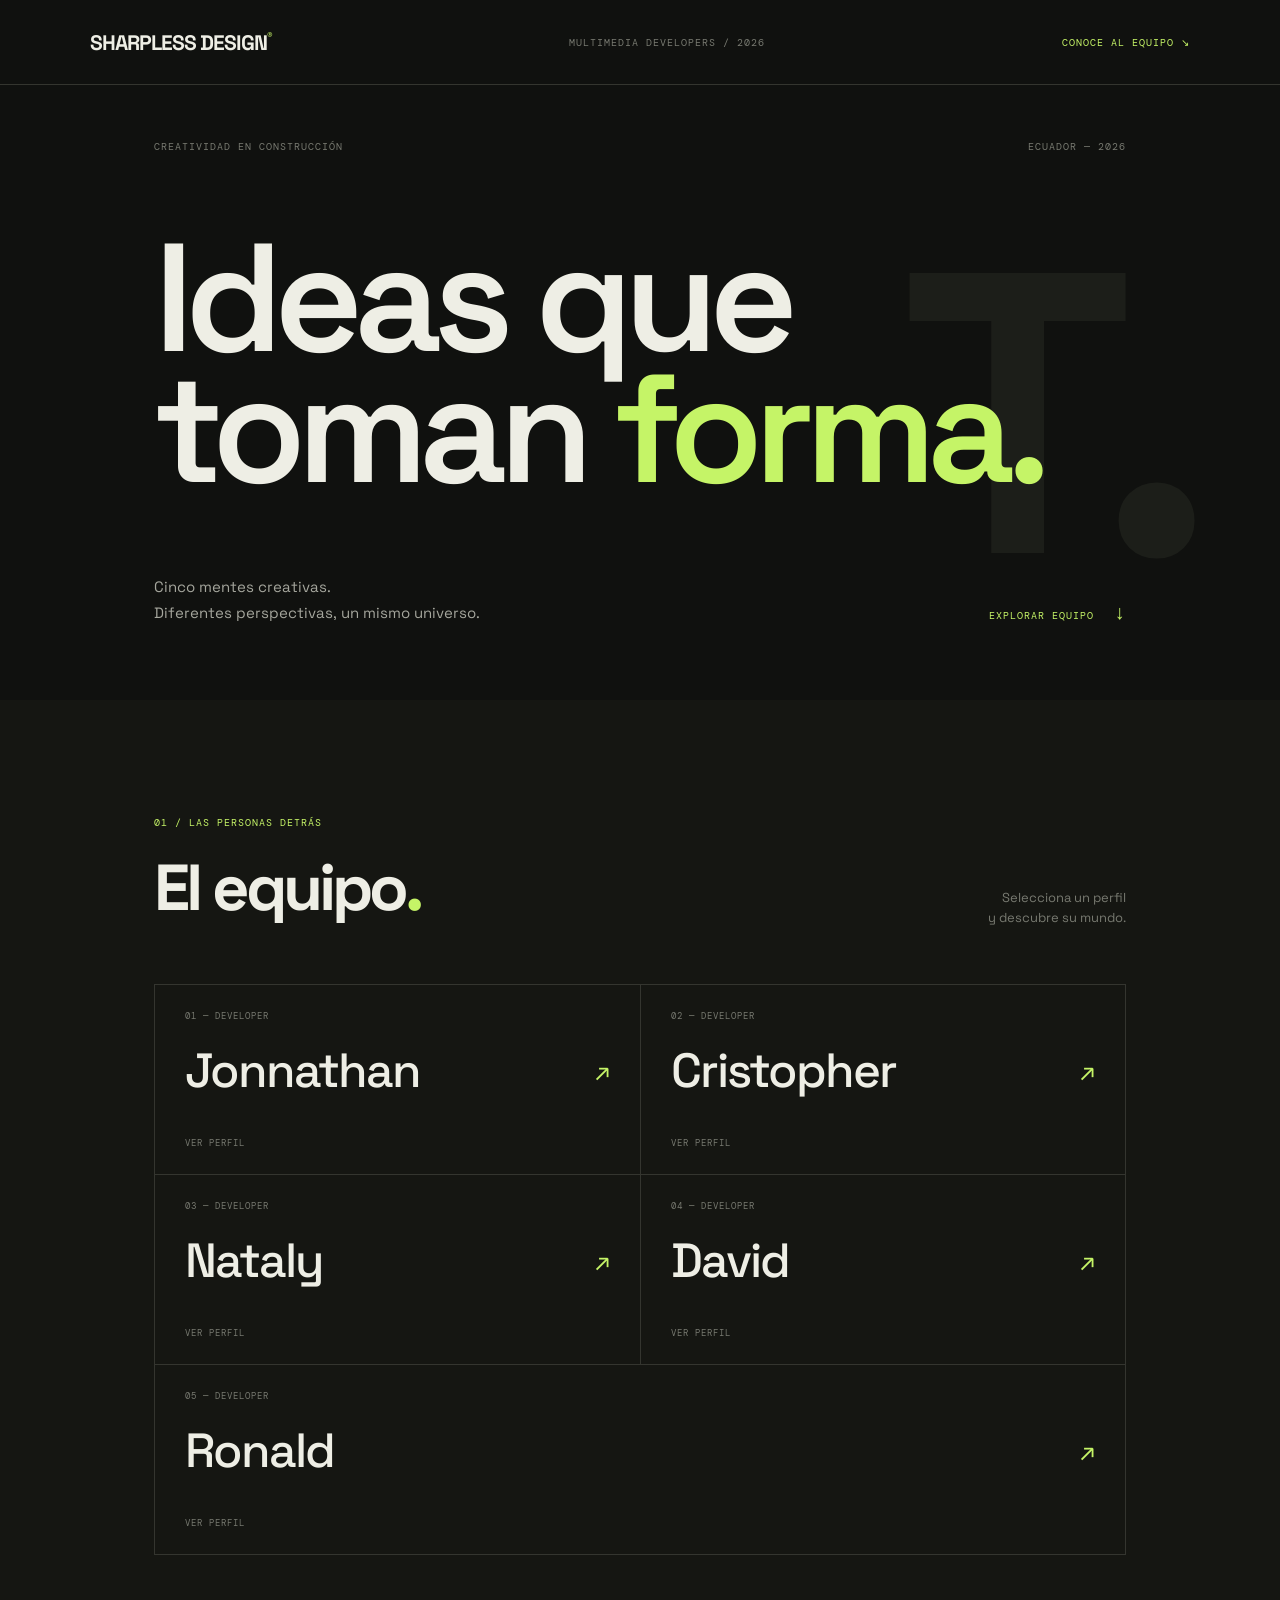
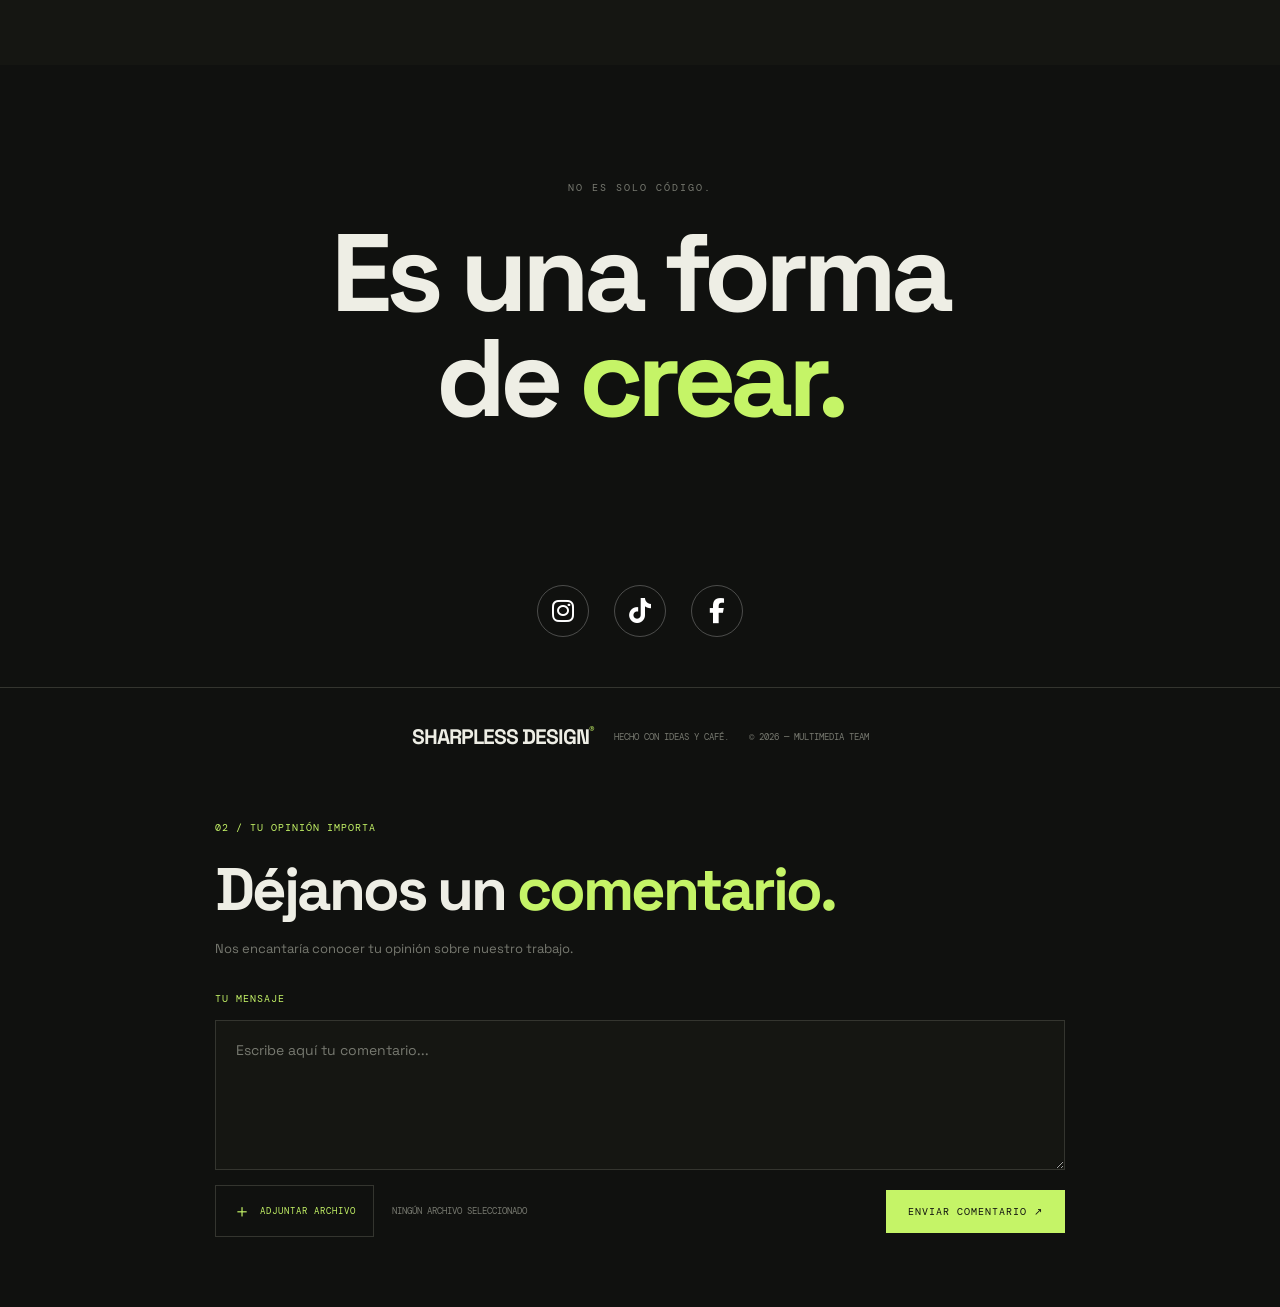
==== commit b6bb9688: "Update index.html" ====
--- a/index.html
+++ b/index.html
@@ -8,6 +8,9 @@
     <link rel="preconnect" href="https://fonts.googleapis.com">
     <link rel="preconnect" href="https://fonts.gstatic.com" crossorigin>
     <link href="https://fonts.googleapis.com/css2?family=DM+Mono:wght@400;500&family=Space+Grotesk:wght@400;500;600;700&display=swap" rel="stylesheet">
+    
+<link rel="stylesheet" href="https://cdnjs.cloudflare.com/ajax/libs/font-awesome/6.7.2/css/all.min.css">
+
 </head>
 <body>
 
@@ -168,12 +171,29 @@
             </div>
         </section>
 
-        <section class="closing">
-            <span>NO ES SOLO CÓDIGO.</span>
-            <h2>Es una forma<br>de <span>crear.</span></h2>
-        </section>
-
-    </main>
+
+<section class="closing">
+    <span>NO ES SOLO CÓDIGO.</span>
+    <h2>Es una forma<br>de <span>crear.</span></h2>
+</section>
+
+<!-- REDES SOCIALES -->
+<div class="social-links">
+    <a href="https://www.instagram.com/" target="_blank" aria-label="Instagram">
+        <i class="fa-brands fa-instagram"></i>
+    </a>
+
+    <a href="https://www.tiktok.com/" target="_blank" aria-label="TikTok">
+        <i class="fa-brands fa-tiktok"></i>
+    </a>
+
+    <a href="https://www.facebook.com/" target="_blank" aria-label="Facebook">
+        <i class="fa-brands fa-facebook-f"></i>
+    </a>
+</div>
+
+</main>
+
 
 
 <footer>
--- a/style.css
+++ b/style.css
@@ -6,6 +6,37 @@
     --gray: #777970;
     --line: #34352f;
 }
+
+
+.social-links {
+    display: flex;
+    justify-content: center;
+    align-items: center;
+    gap: 25px;
+    margin-top: 45px;
+    padding-bottom: 50px;
+}
+
+.social-links a {
+    color: white;
+    font-size: 25px;
+    text-decoration: none;
+    width: 52px;
+    height: 52px;
+    display: flex;
+    justify-content: center;
+    align-items: center;
+    border: 1px solid rgba(255,255,255,0.25);
+    border-radius: 50%;
+    transition: all 0.3s ease;
+}
+
+.social-links a:hover {
+    background: white;
+    color: black;
+    transform: translateY(-6px);
+}
+
 
 * {
     margin: 0;
@@ -326,6 +357,13 @@
     font-size: clamp(60px, 9vw, 110px);
     letter-spacing: -6px;
     line-height: .95;
+}
+
+img{
+     width: 200px;
+  height: 200px;
+  border-radius: 50%;
+  object-fit: cover;
 }
 
 /* FOOTER */
